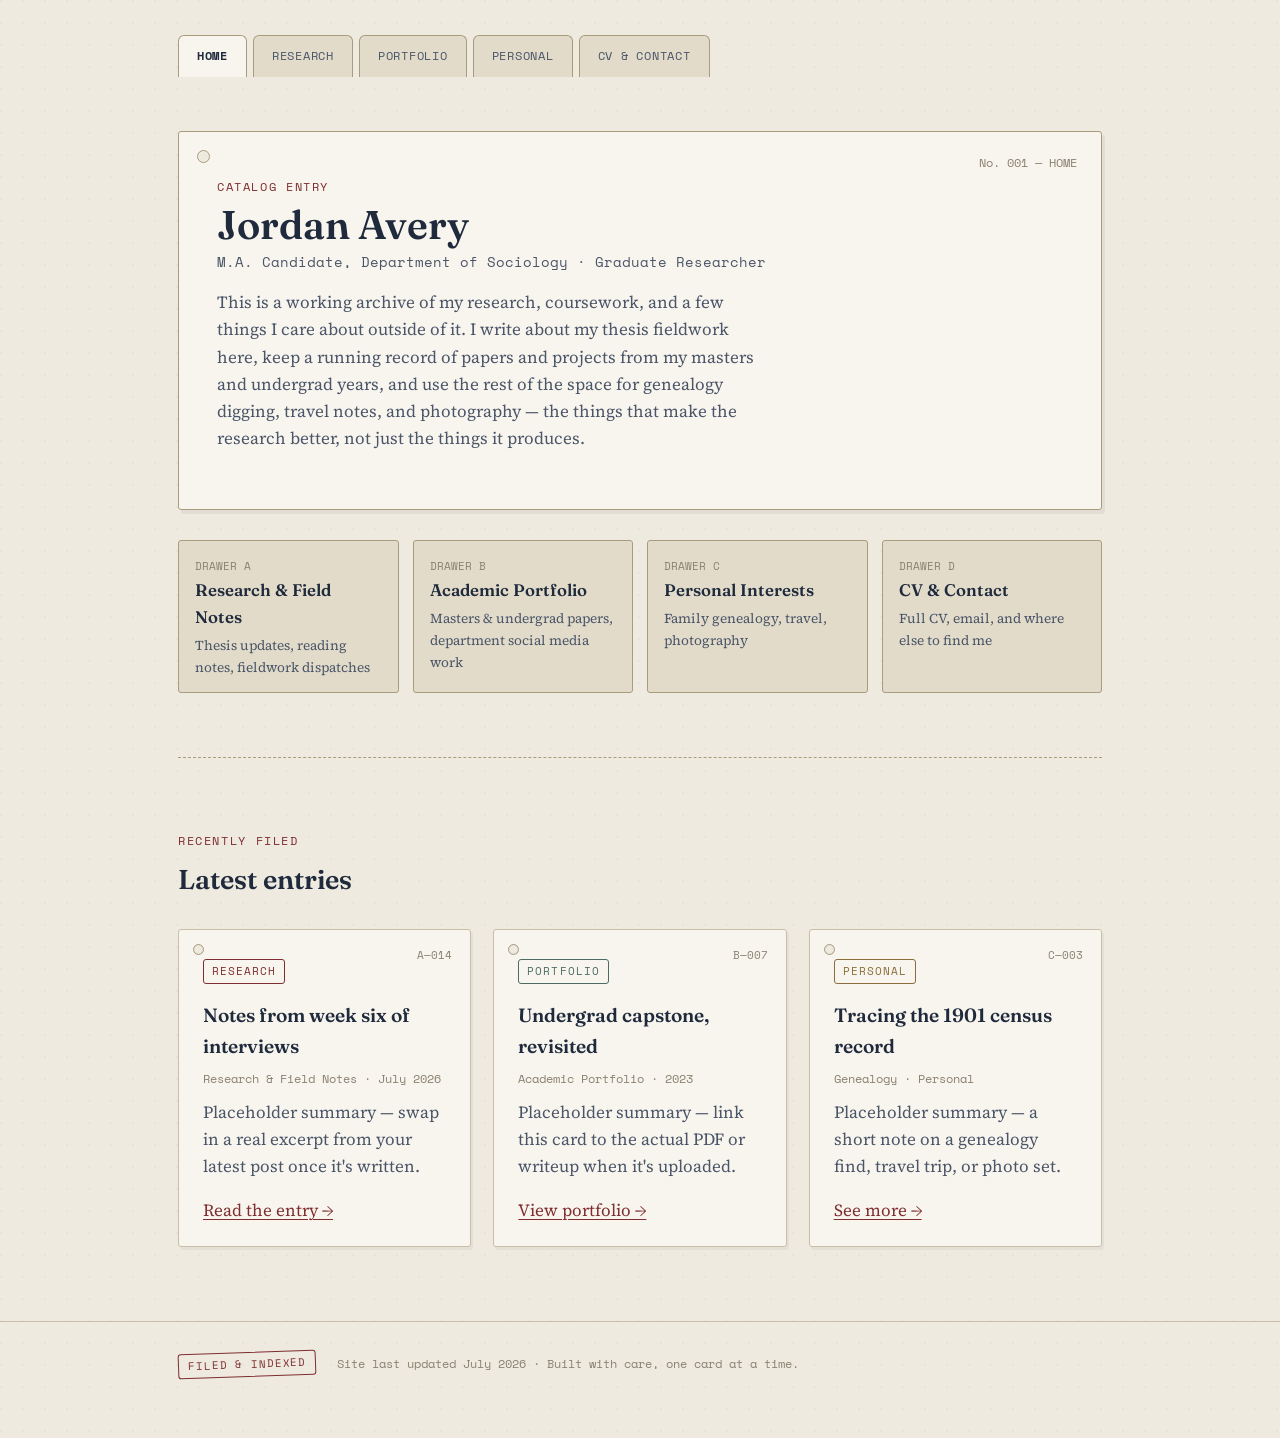
==== index.html @ 10ad2c2f "Add files via upload" ====
<!DOCTYPE html>
<html lang="en">
<head>
<meta charset="UTF-8">
<meta name="viewport" content="width=device-width, initial-scale=1.0">
<title>Jordan Avery — Research &amp; Field Notes</title>
<link rel="stylesheet" href="style.css">
</head>
<body>

<header class="site-header">
  <nav class="tabs">
    <a class="tab active" href="index.html">Home</a>
    <a class="tab" href="research.html">Research</a>
    <a class="tab" href="portfolio.html">Portfolio</a>
    <a class="tab" href="personal.html">Personal</a>
    <a class="tab" href="contact.html">CV &amp; Contact</a>
  </nav>
</header>

<div class="wrap">
  <section class="hero">
    <div class="hero-card">
      <div class="hero-index">No. 001 — HOME</div>
      <span class="eyebrow">Catalog Entry</span>
      <h1 class="hero-name">Jordan Avery</h1>
      <div class="hero-role">M.A. Candidate, Department of Sociology · Graduate Researcher</div>
      <p class="hero-bio">
        This is a working archive of my research, coursework, and a few things I care about
        outside of it. I write about my thesis fieldwork here, keep a running record of papers
        and projects from my masters and undergrad years, and use the rest of the space for
        genealogy digging, travel notes, and photography — the things that make the research
        better, not just the things it produces.
      </p>
    </div>

    <div class="drawers">
      <a class="drawer" href="research.html">
        <div class="num">DRAWER A</div>
        <div class="title">Research &amp; Field Notes</div>
        <div class="sub">Thesis updates, reading notes, fieldwork dispatches</div>
      </a>
      <a class="drawer" href="portfolio.html">
        <div class="num">DRAWER B</div>
        <div class="title">Academic Portfolio</div>
        <div class="sub">Masters &amp; undergrad papers, department social media work</div>
      </a>
      <a class="drawer" href="personal.html">
        <div class="num">DRAWER C</div>
        <div class="title">Personal Interests</div>
        <div class="sub">Family genealogy, travel, photography</div>
      </a>
      <a class="drawer" href="contact.html">
        <div class="num">DRAWER D</div>
        <div class="title">CV &amp; Contact</div>
        <div class="sub">Full CV, email, and where else to find me</div>
      </a>
    </div>
  </section>

  <hr class="thread-rule">

  <section class="tight">
    <div class="section-head">
      <span class="eyebrow">Recently Filed</span>
      <h2>Latest entries</h2>
    </div>
    <div class="card-grid">
      <div class="card">
        <div class="card-index">A—014</div>
        <span class="card-tag research">Research</span>
        <h3>Notes from week six of interviews</h3>
        <div class="meta">Research &amp; Field Notes · July 2026</div>
        <p>Placeholder summary — swap in a real excerpt from your latest post once it's written.</p>
        <a href="research.html">Read the entry →</a>
      </div>
      <div class="card">
        <div class="card-index">B—007</div>
        <span class="card-tag portfolio">Portfolio</span>
        <h3>Undergrad capstone, revisited</h3>
        <div class="meta">Academic Portfolio · 2023</div>
        <p>Placeholder summary — link this card to the actual PDF or writeup when it's uploaded.</p>
        <a href="portfolio.html">View portfolio →</a>
      </div>
      <div class="card">
        <div class="card-index">C—003</div>
        <span class="card-tag personal">Personal</span>
        <h3>Tracing the 1901 census record</h3>
        <div class="meta">Genealogy · Personal</div>
        <p>Placeholder summary — a short note on a genealogy find, travel trip, or photo set.</p>
        <a href="personal.html">See more →</a>
      </div>
    </div>
  </section>
</div>

<footer>
  <div class="wrap">
    <span class="stamp">Filed &amp; Indexed</span>
    &nbsp; Site last updated July 2026 · Built with care, one card at a time.
  </div>
</footer>

</body>
</html>
---- style.css ----
/* ============================================================
   ARCHIVE — a card-catalog design system for a research site
   ============================================================ */

@import url('https://fonts.googleapis.com/css2?family=Fraunces:ital,opsz,wght@0,9..144,400;0,9..144,500;0,9..144,600;1,9..144,500&family=Source+Serif+4:ital,wght@0,400;0,500;0,600;1,400&family=Space+Mono:wght@400;700&display=swap');

:root {
  --paper: #efeae0;
  --paper-light: #f8f5ee;
  --paper-dark: #e2dbc9;
  --ink: #1f2a3c;
  --ink-soft: #4a5568;
  --thread: #a63d40;
  --thread-dark: #7e2e30;
  --patina: #4c6b63;
  --muted: #8a8171;
  --card-border: #c9bfa8;
  --card-border-strong: #a89c7d;

  --font-display: 'Fraunces', serif;
  --font-body: 'Source Serif 4', Georgia, serif;
  --font-mono: 'Space Mono', monospace;
}

* { box-sizing: border-box; }

html { scroll-behavior: smooth; }

body {
  margin: 0;
  background: var(--paper);
  color: var(--ink);
  font-family: var(--font-body);
  font-size: 17px;
  line-height: 1.6;
  background-image:
    radial-gradient(circle at 1px 1px, rgba(31,42,60,0.035) 1px, transparent 0);
  background-size: 22px 22px;
}

a { color: var(--thread-dark); text-decoration-thickness: 1px; text-underline-offset: 3px; }
a:hover { color: var(--thread); }

h1, h2, h3, h4 { font-family: var(--font-display); color: var(--ink); margin: 0 0 0.4em; font-weight: 600; }
h1 { font-size: 2.6rem; line-height: 1.08; }
h2 { font-size: 1.7rem; }
h3 { font-size: 1.2rem; }

p { margin: 0 0 1em; color: var(--ink-soft); }

.eyebrow {
  font-family: var(--font-mono);
  font-size: 0.72rem;
  letter-spacing: 0.14em;
  text-transform: uppercase;
  color: var(--thread-dark);
  display: inline-block;
  margin-bottom: 0.6em;
}

.wrap { max-width: 980px; margin: 0 auto; padding: 0 28px; }

/* ---------- Folder-tab navigation ---------- */

.site-header { padding-top: 34px; }

.tabs {
  display: flex;
  gap: 6px;
  max-width: 980px;
  margin: 0 auto;
  padding: 0 28px;
  overflow-x: auto;
}

.tab {
  font-family: var(--font-mono);
  font-size: 0.78rem;
  letter-spacing: 0.06em;
  text-transform: uppercase;
  text-decoration: none;
  color: var(--ink-soft);
  background: var(--paper-dark);
  border: 1px solid var(--card-border-strong);
  border-bottom: none;
  padding: 10px 18px 12px;
  border-radius: 6px 6px 0 0;
  position: relative;
  top: 1px;
  white-space: nowrap;
}

.tab.active {
  background: var(--paper-light);
  color: var(--ink);
  font-weight: 700;
  border-color: var(--card-border-strong);
}

.tab:hover:not(.active) { background: #d8d0ba; color: var(--ink); }

.header-panel {
  background: var(--paper-light);
  border: 1px solid var(--card-border-strong);
  border-radius: 0 8px 8px 8px;
}

/* ---------- Index card component (signature element) ---------- */

.card {
  background: var(--paper-light);
  border: 1px solid var(--card-border);
  border-radius: 3px;
  padding: 26px 24px 22px;
  position: relative;
  box-shadow: 2px 3px 0 rgba(31,42,60,0.05);
}

.card::before {
  content: '';
  position: absolute;
  top: 14px; left: 14px;
  width: 9px; height: 9px;
  border-radius: 50%;
  background: var(--paper);
  border: 1px solid var(--card-border-strong);
  box-shadow: inset 0 0 0 1px rgba(0,0,0,0.04);
}

.card-index {
  font-family: var(--font-mono);
  font-size: 0.7rem;
  color: var(--muted);
  position: absolute;
  top: 16px; right: 18px;
}

.card-tag {
  display: inline-block;
  font-family: var(--font-mono);
  font-size: 0.66rem;
  letter-spacing: 0.1em;
  text-transform: uppercase;
  padding: 3px 8px;
  border: 1px solid currentColor;
  border-radius: 3px;
  margin-bottom: 10px;
}
.card-tag.research { color: var(--thread-dark); }
.card-tag.portfolio { color: var(--patina); }
.card-tag.personal { color: #8a6d3b; }

.card h3 { margin-top: 6px; }
.card .meta { font-family: var(--font-mono); font-size: 0.75rem; color: var(--muted); margin-bottom: 10px; }

.card-grid {
  display: grid;
  grid-template-columns: repeat(auto-fit, minmax(260px, 1fr));
  gap: 22px;
  margin: 28px 0 10px;
}

/* thread connector between hero and grid */
.thread-rule {
  border: none;
  border-top: 1px dashed var(--card-border-strong);
  margin: 44px 0;
}

/* ---------- Hero ---------- */

.hero { padding: 54px 0 20px; }

.hero-card {
  background: var(--paper-light);
  border: 1px solid var(--card-border-strong);
  border-radius: 3px;
  padding: 40px 38px;
  position: relative;
  box-shadow: 3px 4px 0 rgba(31,42,60,0.06);
}

.hero-card::before {
  content: '';
  position: absolute;
  top: 18px; left: 18px;
  width: 11px; height: 11px;
  border-radius: 50%;
  background: var(--paper);
  border: 1px solid var(--card-border-strong);
}

.hero-index {
  font-family: var(--font-mono);
  font-size: 0.72rem;
  color: var(--muted);
  position: absolute;
  top: 22px; right: 24px;
}

.hero-name { font-size: 2.5rem; margin-bottom: 0.15em; }
.hero-role { font-family: var(--font-mono); font-size: 0.85rem; color: var(--ink-soft); margin-bottom: 1.1em; }
.hero-bio { max-width: 60ch; }

/* drawer links row */
.drawers {
  display: grid;
  grid-template-columns: repeat(auto-fit, minmax(200px, 1fr));
  gap: 14px;
  margin-top: 30px;
}

.drawer {
  display: block;
  text-decoration: none;
  background: var(--paper-dark);
  border: 1px solid var(--card-border-strong);
  border-radius: 3px;
  padding: 16px 16px 14px;
  transition: transform 0.12s ease, background 0.12s ease;
}
.drawer:hover { transform: translateY(-2px); background: #e6dfc8; }

.drawer .num { font-family: var(--font-mono); font-size: 0.7rem; color: var(--muted); }
.drawer .title { font-family: var(--font-display); font-weight: 600; font-size: 1.05rem; color: var(--ink); margin-top: 2px; }
.drawer .sub { font-size: 0.85rem; color: var(--ink-soft); margin-top: 4px; }

/* ---------- Photo / gallery placeholders ---------- */

.contact-sheet {
  display: grid;
  grid-template-columns: repeat(auto-fit, minmax(150px, 1fr));
  gap: 10px;
  margin: 18px 0 6px;
}

.frame {
  aspect-ratio: 4/5;
  border: 1px solid var(--card-border-strong);
  border-radius: 2px;
  display: flex;
  align-items: center;
  justify-content: center;
  font-family: var(--font-mono);
  font-size: 0.68rem;
  color: var(--paper-light);
  text-align: center;
  padding: 8px;
}

/* ---------- Sections / footer ---------- */

section { padding: 46px 0; }
section.tight { padding: 24px 0; }

.section-head { margin-bottom: 26px; }

footer {
  border-top: 1px solid var(--card-border);
  margin-top: 40px;
  padding: 30px 0 60px;
  font-family: var(--font-mono);
  font-size: 0.78rem;
  color: var(--muted);
}

.stamp {
  display: inline-block;
  border: 1.5px solid var(--thread-dark);
  color: var(--thread-dark);
  font-family: var(--font-mono);
  font-size: 0.68rem;
  letter-spacing: 0.08em;
  text-transform: uppercase;
  padding: 3px 9px;
  border-radius: 3px;
  transform: rotate(-2deg);
}

@media (max-width: 640px) {
  .hero-card { padding: 28px 22px; }
  .hero-name { font-size: 1.9rem; }
  h1 { font-size: 2rem; }
}

@media (prefers-reduced-motion: reduce) {
  html { scroll-behavior: auto; }
  .drawer { transition: none; }
}

/* focus visibility */
a:focus-visible, .tab:focus-visible { outline: 2px solid var(--thread); outline-offset: 2px; }
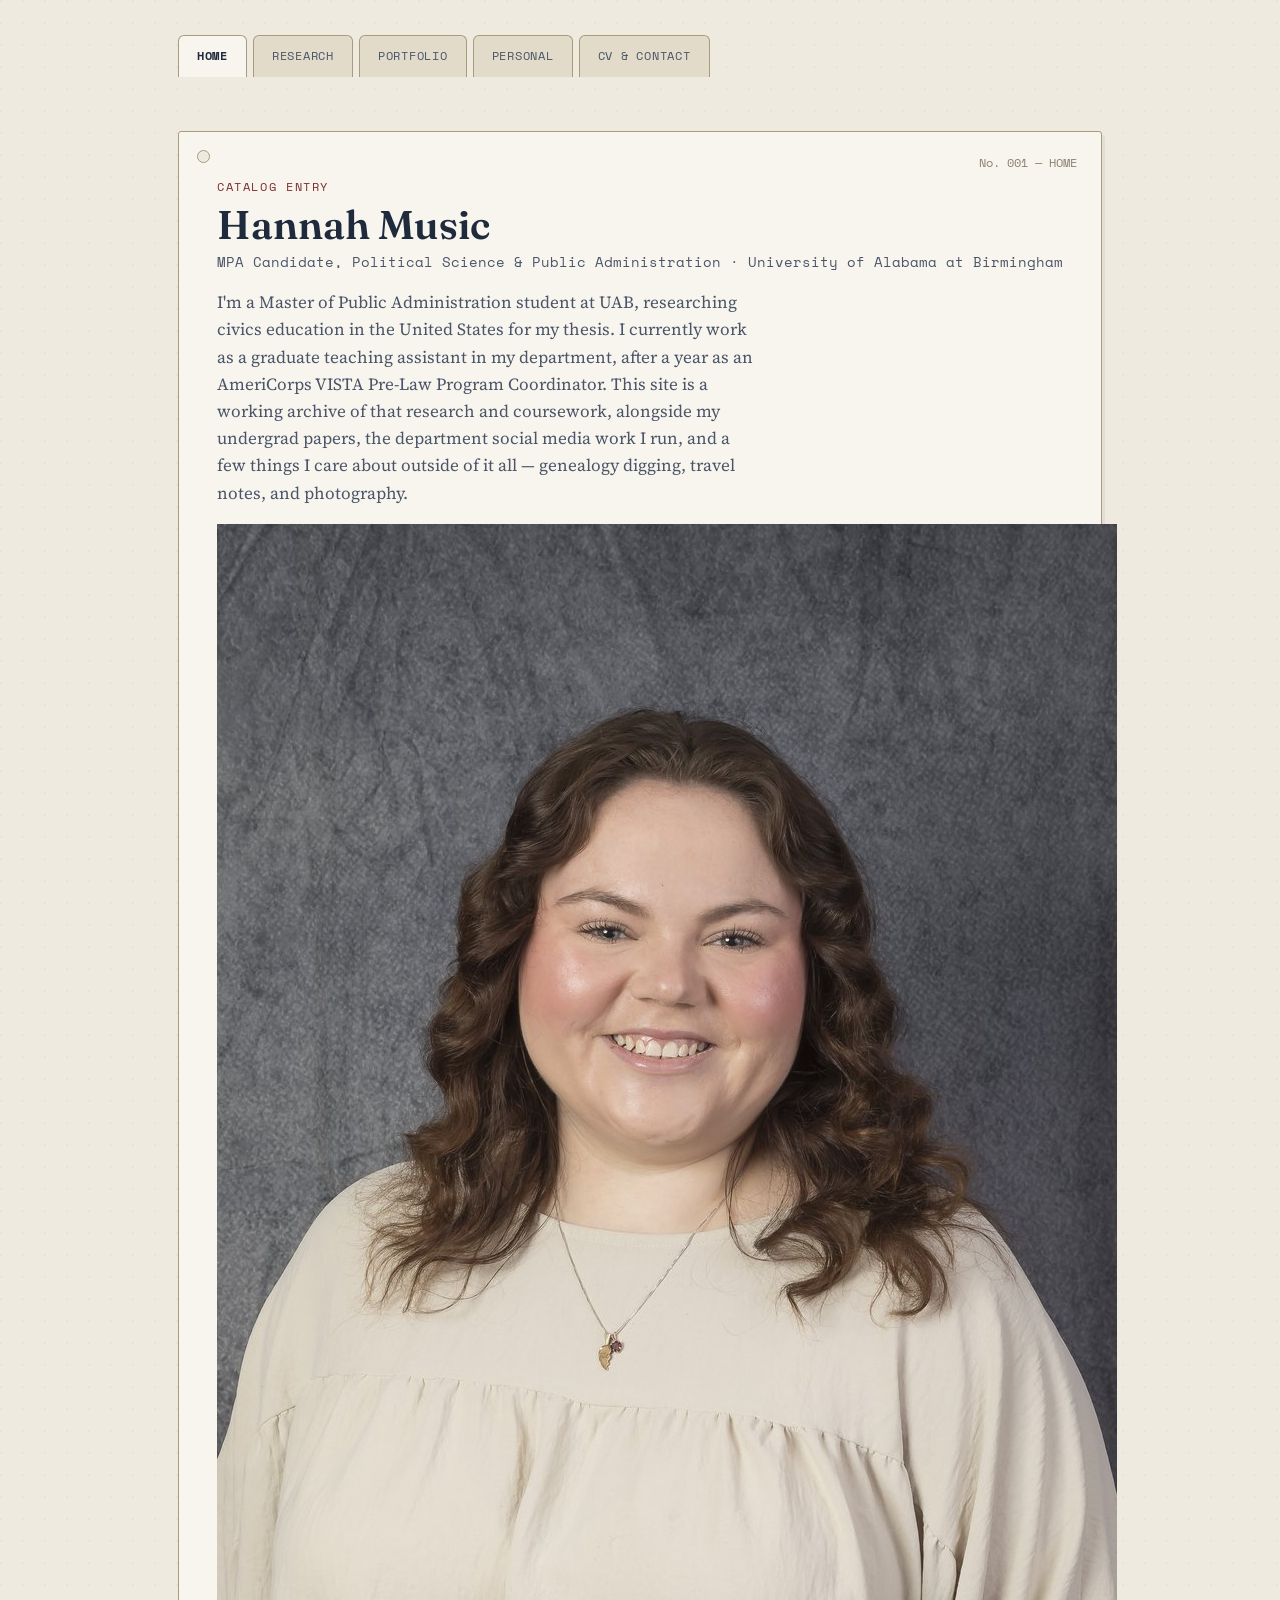
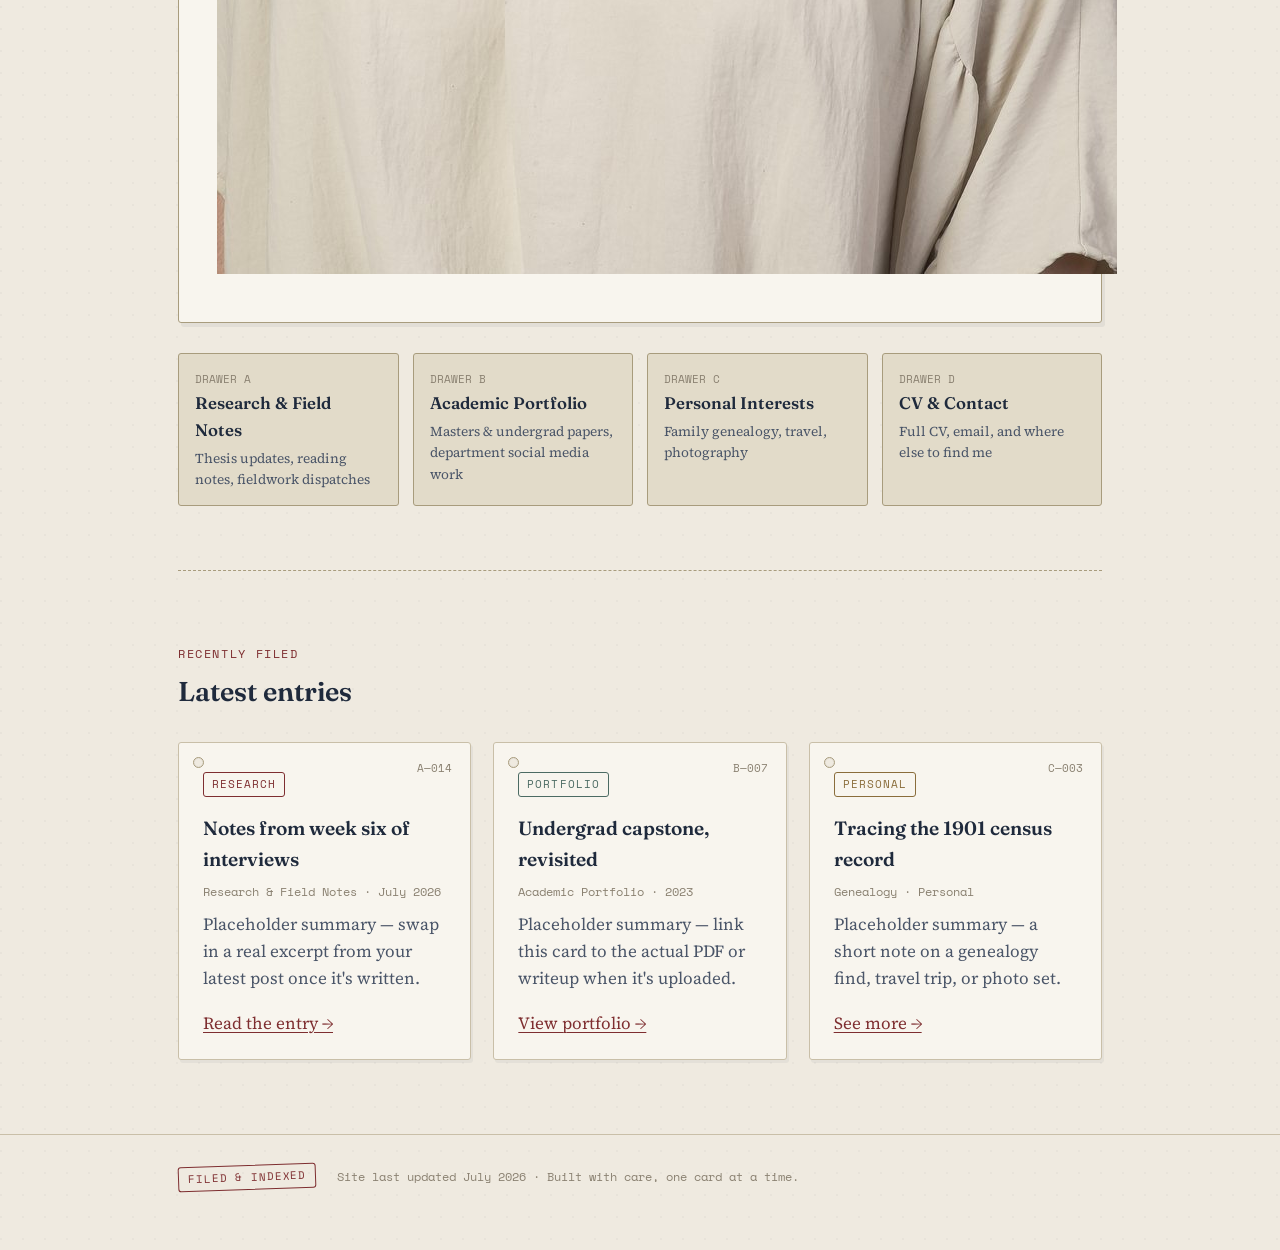
==== commit 90e6898e: "Rename index (1).html to index.html" ====
--- a/index.html
+++ b/index.html
@@ -3,7 +3,7 @@
 <head>
 <meta charset="UTF-8">
 <meta name="viewport" content="width=device-width, initial-scale=1.0">
-<title>Jordan Avery — Research &amp; Field Notes</title>
+<title>Hannah Music — Research &amp; Field Notes</title>
 <link rel="stylesheet" href="style.css">
 </head>
 <body>
@@ -20,18 +20,24 @@
 
 <div class="wrap">
   <section class="hero">
-    <div class="hero-card">
+    <div class="hero-card hero-card-split">
       <div class="hero-index">No. 001 — HOME</div>
-      <span class="eyebrow">Catalog Entry</span>
-      <h1 class="hero-name">Jordan Avery</h1>
-      <div class="hero-role">M.A. Candidate, Department of Sociology · Graduate Researcher</div>
-      <p class="hero-bio">
-        This is a working archive of my research, coursework, and a few things I care about
-        outside of it. I write about my thesis fieldwork here, keep a running record of papers
-        and projects from my masters and undergrad years, and use the rest of the space for
-        genealogy digging, travel notes, and photography — the things that make the research
-        better, not just the things it produces.
-      </p>
+      <div class="hero-text">
+        <span class="eyebrow">Catalog Entry</span>
+        <h1 class="hero-name">Hannah Music</h1>
+        <div class="hero-role">MPA Candidate, Political Science &amp; Public Administration · University of Alabama at Birmingham</div>
+        <p class="hero-bio">
+          I'm a Master of Public Administration student at UAB, researching civics education in the
+          United States for my thesis. I currently work as a graduate teaching assistant in my
+          department, after a year as an AmeriCorps VISTA Pre-Law Program Coordinator. This site is
+          a working archive of that research and coursework, alongside my undergrad papers, the
+          department social media work I run, and a few things I care about outside of it all —
+          genealogy digging, travel notes, and photography.
+        </p>
+      </div>
+      <div class="hero-photo">
+        <img src="hannah-portrait.jpg" alt="Portrait of Hannah Music">
+      </div>
     </div>
 
     <div class="drawers">
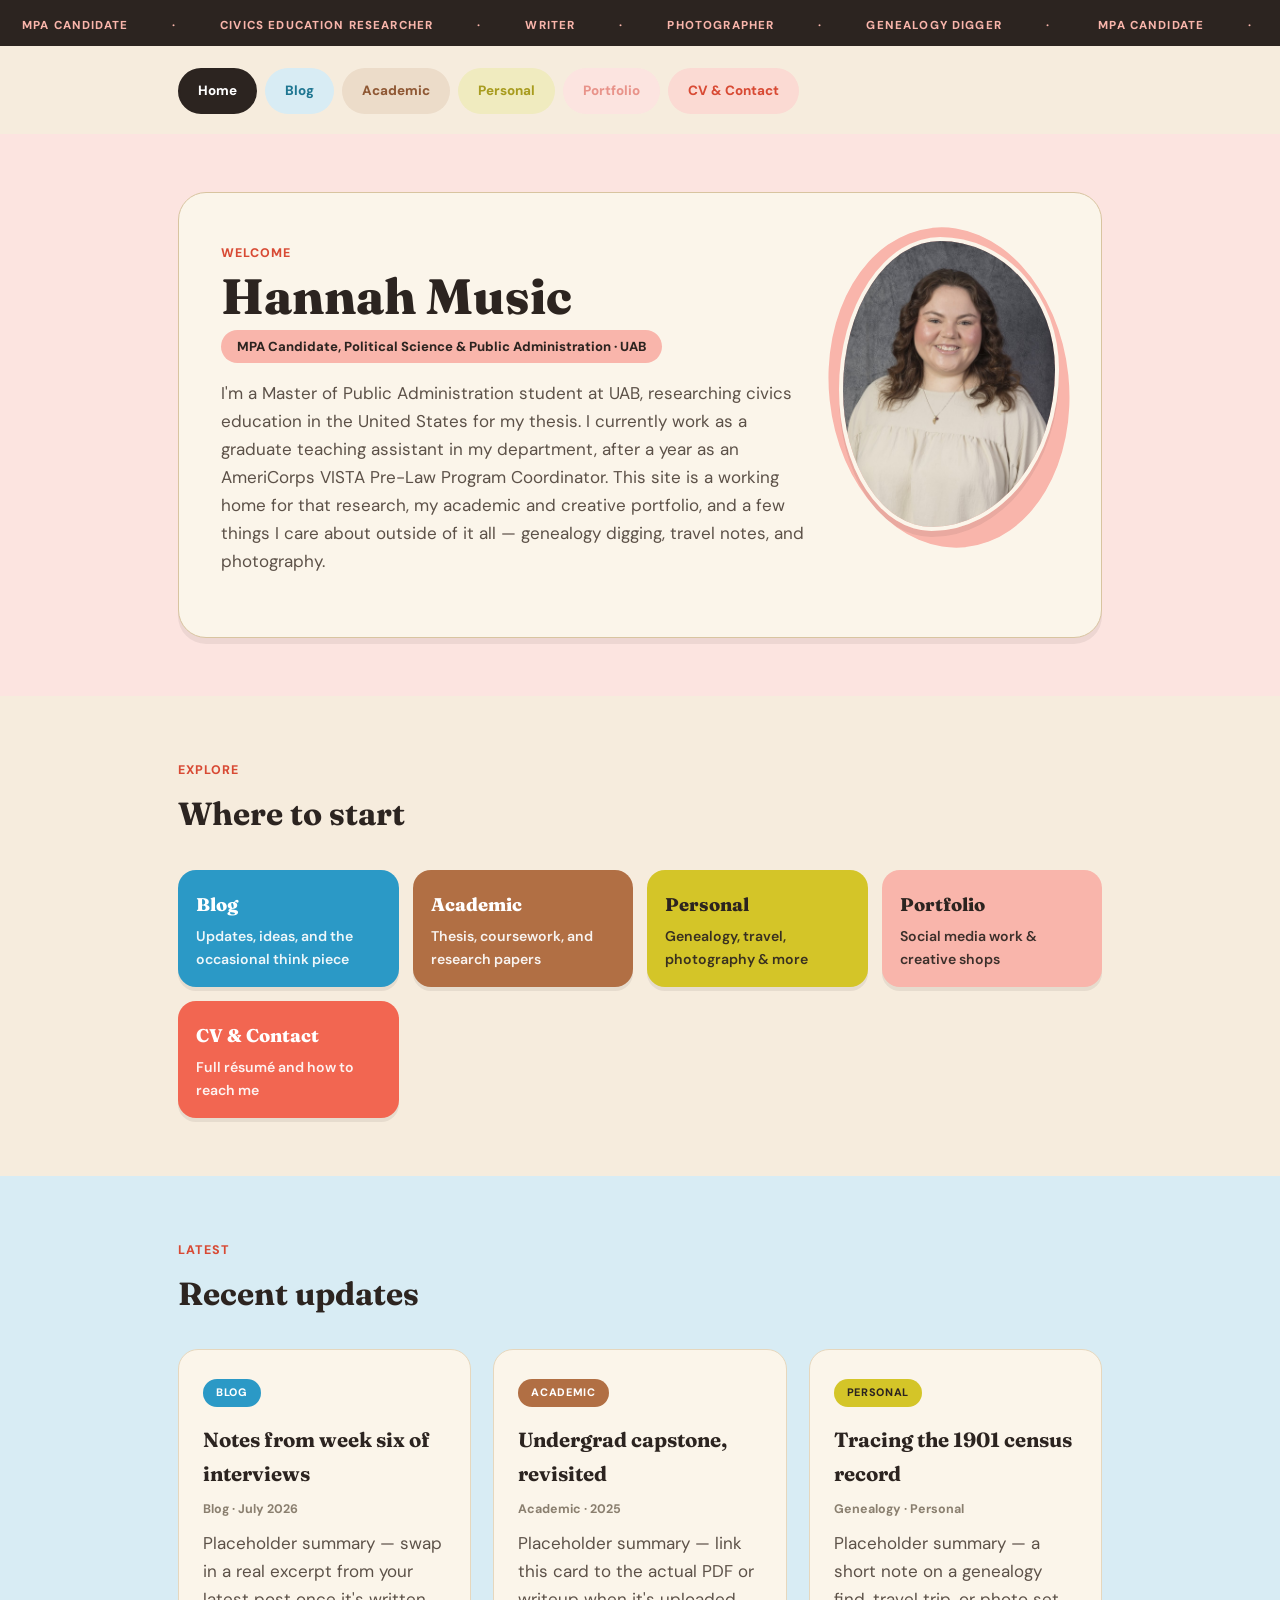
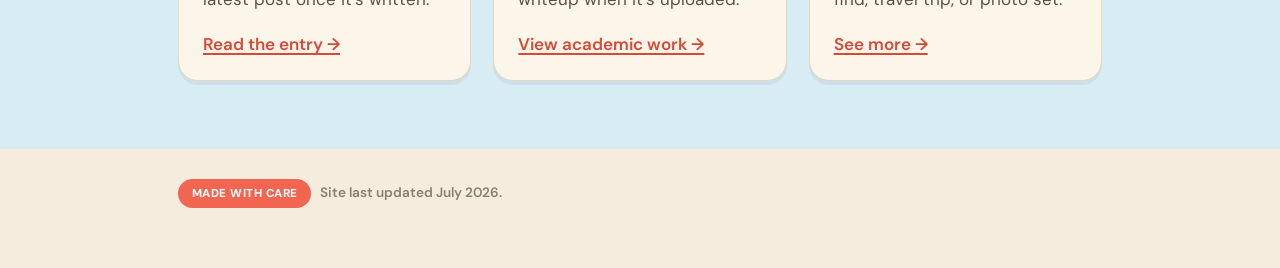
==== commit f3d15b9b: "Add files via upload" ====
--- a/index.html
+++ b/index.html
@@ -3,93 +3,100 @@
 <head>
 <meta charset="UTF-8">
 <meta name="viewport" content="width=device-width, initial-scale=1.0">
-<title>Hannah Music — Research &amp; Field Notes</title>
+<title>Hannah Music — Home</title>
 <link rel="stylesheet" href="style.css">
 </head>
 <body>
 
+<div class="ticker">
+  <div class="ticker-track">
+    <span>MPA CANDIDATE</span><span>·</span><span>CIVICS EDUCATION RESEARCHER</span><span>·</span><span>WRITER</span><span>·</span><span>PHOTOGRAPHER</span><span>·</span><span>GENEALOGY DIGGER</span><span>·</span>
+    <span>MPA CANDIDATE</span><span>·</span><span>CIVICS EDUCATION RESEARCHER</span><span>·</span><span>WRITER</span><span>·</span><span>PHOTOGRAPHER</span><span>·</span><span>GENEALOGY DIGGER</span><span>·</span>
+  </div>
+</div>
+
 <header class="site-header">
   <nav class="tabs">
     <a class="tab active" href="index.html">Home</a>
-    <a class="tab" href="research.html">Research</a>
+    <a class="tab" href="blog.html">Blog</a>
+    <a class="tab" href="academic.html">Academic</a>
+    <a class="tab" href="personal.html">Personal</a>
     <a class="tab" href="portfolio.html">Portfolio</a>
-    <a class="tab" href="personal.html">Personal</a>
     <a class="tab" href="contact.html">CV &amp; Contact</a>
   </nav>
 </header>
 
-<div class="wrap">
-  <section class="hero">
+<div class="block block-pink">
+  <div class="wrap">
     <div class="hero-card hero-card-split">
-      <div class="hero-index">No. 001 — HOME</div>
       <div class="hero-text">
-        <span class="eyebrow">Catalog Entry</span>
+        <span class="eyebrow">Welcome</span>
         <h1 class="hero-name">Hannah Music</h1>
-        <div class="hero-role">MPA Candidate, Political Science &amp; Public Administration · University of Alabama at Birmingham</div>
+        <div class="hero-role">MPA Candidate, Political Science &amp; Public Administration · UAB</div>
         <p class="hero-bio">
           I'm a Master of Public Administration student at UAB, researching civics education in the
           United States for my thesis. I currently work as a graduate teaching assistant in my
           department, after a year as an AmeriCorps VISTA Pre-Law Program Coordinator. This site is
-          a working archive of that research and coursework, alongside my undergrad papers, the
-          department social media work I run, and a few things I care about outside of it all —
-          genealogy digging, travel notes, and photography.
+          a working home for that research, my academic and creative portfolio, and a few things I
+          care about outside of it all — genealogy digging, travel notes, and photography.
         </p>
       </div>
       <div class="hero-photo">
         <img src="hannah-portrait.jpg" alt="Portrait of Hannah Music">
       </div>
     </div>
+  </div>
+</div>
 
+<div class="block block-cream">
+  <div class="wrap">
+    <span class="eyebrow">Explore</span>
+    <h2>Where to start</h2>
     <div class="drawers">
-      <a class="drawer" href="research.html">
-        <div class="num">DRAWER A</div>
-        <div class="title">Research &amp; Field Notes</div>
-        <div class="sub">Thesis updates, reading notes, fieldwork dispatches</div>
+      <a class="drawer" href="blog.html">
+        <div class="title">Blog</div>
+        <div class="sub">Updates, ideas, and the occasional think piece</div>
+      </a>
+      <a class="drawer" href="academic.html">
+        <div class="title">Academic</div>
+        <div class="sub">Thesis, coursework, and research papers</div>
+      </a>
+      <a class="drawer" href="personal.html">
+        <div class="title">Personal</div>
+        <div class="sub">Genealogy, travel, photography &amp; more</div>
       </a>
       <a class="drawer" href="portfolio.html">
-        <div class="num">DRAWER B</div>
-        <div class="title">Academic Portfolio</div>
-        <div class="sub">Masters &amp; undergrad papers, department social media work</div>
-      </a>
-      <a class="drawer" href="personal.html">
-        <div class="num">DRAWER C</div>
-        <div class="title">Personal Interests</div>
-        <div class="sub">Family genealogy, travel, photography</div>
+        <div class="title">Portfolio</div>
+        <div class="sub">Social media work &amp; creative shops</div>
       </a>
       <a class="drawer" href="contact.html">
-        <div class="num">DRAWER D</div>
         <div class="title">CV &amp; Contact</div>
-        <div class="sub">Full CV, email, and where else to find me</div>
+        <div class="sub">Full résumé and how to reach me</div>
       </a>
     </div>
-  </section>
+  </div>
+</div>
 
-  <hr class="thread-rule">
-
-  <section class="tight">
-    <div class="section-head">
-      <span class="eyebrow">Recently Filed</span>
-      <h2>Latest entries</h2>
-    </div>
+<div class="block block-blue">
+  <div class="wrap">
+    <span class="eyebrow">Latest</span>
+    <h2>Recent updates</h2>
     <div class="card-grid">
       <div class="card">
-        <div class="card-index">A—014</div>
-        <span class="card-tag research">Research</span>
+        <span class="card-tag research">Blog</span>
         <h3>Notes from week six of interviews</h3>
-        <div class="meta">Research &amp; Field Notes · July 2026</div>
+        <div class="meta">Blog · July 2026</div>
         <p>Placeholder summary — swap in a real excerpt from your latest post once it's written.</p>
-        <a href="research.html">Read the entry →</a>
+        <a href="blog.html">Read the entry →</a>
       </div>
       <div class="card">
-        <div class="card-index">B—007</div>
-        <span class="card-tag portfolio">Portfolio</span>
+        <span class="card-tag portfolio">Academic</span>
         <h3>Undergrad capstone, revisited</h3>
-        <div class="meta">Academic Portfolio · 2023</div>
+        <div class="meta">Academic · 2025</div>
         <p>Placeholder summary — link this card to the actual PDF or writeup when it's uploaded.</p>
-        <a href="portfolio.html">View portfolio →</a>
+        <a href="academic.html">View academic work →</a>
       </div>
       <div class="card">
-        <div class="card-index">C—003</div>
         <span class="card-tag personal">Personal</span>
         <h3>Tracing the 1901 census record</h3>
         <div class="meta">Genealogy · Personal</div>
@@ -97,13 +104,13 @@
         <a href="personal.html">See more →</a>
       </div>
     </div>
-  </section>
+  </div>
 </div>
 
 <footer>
   <div class="wrap">
-    <span class="stamp">Filed &amp; Indexed</span>
-    &nbsp; Site last updated July 2026 · Built with care, one card at a time.
+    <span class="stamp">Made with Care</span>
+    &nbsp; Site last updated July 2026.
   </div>
 </footer>
 
--- a/style.css
+++ b/style.css
@@ -1,29 +1,46 @@
 /* ============================================================
-   ARCHIVE — a card-catalog design system for a research site
+   WARM STUDIO — full-bleed color-block, collage-inspired system
    ============================================================ */
 
-@import url('https://fonts.googleapis.com/css2?family=Fraunces:ital,opsz,wght@0,9..144,400;0,9..144,500;0,9..144,600;1,9..144,500&family=Source+Serif+4:ital,wght@0,400;0,500;0,600;1,400&family=Space+Mono:wght@400;700&display=swap');
+@import url('https://fonts.googleapis.com/css2?family=Fraunces:ital,opsz,wght@0,9..144,400;0,9..144,500;0,9..144,600;0,9..144,700;0,9..144,800;1,9..144,500;1,9..144,600&family=DM+Sans:ital,wght@0,400;0,500;0,700;0,800;1,500&display=swap');
 
 :root {
-  --paper: #efeae0;
-  --paper-light: #f8f5ee;
-  --paper-dark: #e2dbc9;
-  --ink: #1f2a3c;
-  --ink-soft: #4a5568;
-  --thread: #a63d40;
-  --thread-dark: #7e2e30;
-  --patina: #4c6b63;
-  --muted: #8a8171;
-  --card-border: #c9bfa8;
-  --card-border-strong: #a89c7d;
+  --paper: #f6ecdd;
+  --paper-light: #fbf5ea;
+  --paper-dark: #efe0c8;
+  --ink: #2c2420;
+  --ink-soft: #5c5148;
+
+  --thread: #f26651;
+  --thread-dark: #d84a34;
+  --thread-tint: #fbdad3;
+
+  --soil: #b16f44;
+  --soil-dark: #8f5834;
+  --soil-tint: #ecdcc9;
+
+  --well: #2b99c6;
+  --well-dark: #1f7691;
+  --well-tint: #d8ecf4;
+
+  --soft: #f9b5ab;
+  --soft-dark: #e8938a;
+  --soft-tint: #fce4e0;
+
+  --onion: #d4c528;
+  --onion-dark: #a89c1f;
+  --onion-tint: #f0ebbf;
+
+  --muted: #8a7f6f;
+  --card-border: #e6d7bd;
+  --card-border-strong: #d8c4a0;
 
   --font-display: 'Fraunces', serif;
-  --font-body: 'Source Serif 4', Georgia, serif;
-  --font-mono: 'Space Mono', monospace;
+  --font-body: 'DM Sans', sans-serif;
+  --font-label: 'DM Sans', sans-serif;
 }
 
 * { box-sizing: border-box; }
-
 html { scroll-behavior: smooth; }
 
 body {
@@ -32,26 +49,24 @@
   color: var(--ink);
   font-family: var(--font-body);
   font-size: 17px;
-  line-height: 1.6;
-  background-image:
-    radial-gradient(circle at 1px 1px, rgba(31,42,60,0.035) 1px, transparent 0);
-  background-size: 22px 22px;
-}
-
-a { color: var(--thread-dark); text-decoration-thickness: 1px; text-underline-offset: 3px; }
+  line-height: 1.65;
+}
+
+a { color: var(--thread-dark); text-decoration-thickness: 1.5px; text-underline-offset: 3px; font-weight: 600; }
 a:hover { color: var(--thread); }
 
-h1, h2, h3, h4 { font-family: var(--font-display); color: var(--ink); margin: 0 0 0.4em; font-weight: 600; }
-h1 { font-size: 2.6rem; line-height: 1.08; }
-h2 { font-size: 1.7rem; }
-h3 { font-size: 1.2rem; }
+h1, h2, h3, h4 { font-family: var(--font-display); color: var(--ink); margin: 0 0 0.4em; font-weight: 700; }
+h1 { font-size: 3rem; line-height: 1.03; }
+h2 { font-size: 2rem; }
+h3 { font-size: 1.28rem; }
 
 p { margin: 0 0 1em; color: var(--ink-soft); }
 
 .eyebrow {
-  font-family: var(--font-mono);
-  font-size: 0.72rem;
-  letter-spacing: 0.14em;
+  font-family: var(--font-label);
+  font-size: 0.78rem;
+  font-weight: 800;
+  letter-spacing: 0.08em;
   text-transform: uppercase;
   color: var(--thread-dark);
   display: inline-block;
@@ -60,98 +75,120 @@
 
 .wrap { max-width: 980px; margin: 0 auto; padding: 0 28px; }
 
-/* ---------- Folder-tab navigation ---------- */
-
-.site-header { padding-top: 34px; }
+/* ---------- Marquee ticker ---------- */
+
+.ticker {
+  background: var(--ink);
+  color: var(--paper-light);
+  overflow: hidden;
+  white-space: nowrap;
+  padding: 9px 0;
+}
+.ticker-track {
+  display: inline-block;
+  font-family: var(--font-label);
+  font-size: 0.72rem;
+  font-weight: 800;
+  letter-spacing: 0.1em;
+  text-transform: uppercase;
+  animation: ticker-scroll 28s linear infinite;
+}
+.ticker-track span { margin: 0 22px; color: var(--soft); }
+@keyframes ticker-scroll {
+  from { transform: translateX(0); }
+  to { transform: translateX(-50%); }
+}
+
+/* ---------- Nav: individually colored pills ---------- */
+
+.site-header { padding: 22px 0 0; background: var(--paper); }
 
 .tabs {
   display: flex;
-  gap: 6px;
+  gap: 8px;
   max-width: 980px;
   margin: 0 auto;
-  padding: 0 28px;
+  padding: 0 28px 20px;
   overflow-x: auto;
 }
 
 .tab {
-  font-family: var(--font-mono);
-  font-size: 0.78rem;
+  font-family: var(--font-label);
+  font-size: 0.84rem;
+  font-weight: 800;
+  text-decoration: none;
+  padding: 10px 18px;
+  border-radius: 999px;
+  white-space: nowrap;
+  border: 2px solid transparent;
+  transition: transform 0.15s ease, box-shadow 0.15s ease;
+}
+.tab:hover { transform: translateY(-2px); }
+
+.tab:nth-child(1) { background: var(--paper-light); color: var(--ink); border-color: var(--card-border-strong); }
+.tab:nth-child(1).active { background: var(--ink); color: #fff; border-color: var(--ink); }
+
+.tab:nth-child(2) { background: var(--well-tint); color: var(--well-dark); }
+.tab:nth-child(2).active { background: var(--well); color: #fff; }
+
+.tab:nth-child(3) { background: var(--soil-tint); color: var(--soil-dark); }
+.tab:nth-child(3).active { background: var(--soil); color: #fff; }
+
+.tab:nth-child(4) { background: var(--onion-tint); color: var(--onion-dark); }
+.tab:nth-child(4).active { background: var(--onion); color: var(--ink); }
+
+.tab:nth-child(5) { background: var(--soft-tint); color: var(--soft-dark); }
+.tab:nth-child(5).active { background: var(--soft); color: var(--ink); }
+
+.tab:nth-child(6) { background: var(--thread-tint); color: var(--thread-dark); }
+.tab:nth-child(6).active { background: var(--thread); color: #fff; }
+
+/* ---------- Full-bleed color blocks ---------- */
+
+.block { width: 100%; padding: 58px 0; }
+.block-cream { background: var(--paper); }
+.block-paper-light { background: var(--paper-light); }
+.block-pink { background: var(--soft-tint); }
+.block-blue { background: var(--well-tint); }
+.block-olive { background: var(--onion-tint); }
+.block-soil { background: var(--soil-tint); }
+.block.tight { padding: 34px 0; }
+
+/* ---------- Card component ---------- */
+
+.card {
+  background: var(--paper-light);
+  border: 1.5px solid var(--card-border);
+  border-radius: 20px;
+  padding: 26px 24px 22px;
+  position: relative;
+  box-shadow: 0 4px 0 rgba(44,36,32,0.06);
+  transition: transform 0.15s ease, box-shadow 0.15s ease;
+}
+.card:hover { transform: translateY(-3px); box-shadow: 0 8px 0 rgba(44,36,32,0.07); }
+.card-index, .hero-index { display: none; }
+
+.card-tag {
+  display: inline-block;
+  font-family: var(--font-label);
+  font-size: 0.68rem;
+  font-weight: 800;
   letter-spacing: 0.06em;
   text-transform: uppercase;
-  text-decoration: none;
-  color: var(--ink-soft);
-  background: var(--paper-dark);
-  border: 1px solid var(--card-border-strong);
-  border-bottom: none;
-  padding: 10px 18px 12px;
-  border-radius: 6px 6px 0 0;
-  position: relative;
-  top: 1px;
-  white-space: nowrap;
-}
-
-.tab.active {
-  background: var(--paper-light);
-  color: var(--ink);
-  font-weight: 700;
-  border-color: var(--card-border-strong);
-}
-
-.tab:hover:not(.active) { background: #d8d0ba; color: var(--ink); }
-
-.header-panel {
-  background: var(--paper-light);
-  border: 1px solid var(--card-border-strong);
-  border-radius: 0 8px 8px 8px;
-}
-
-/* ---------- Index card component (signature element) ---------- */
-
-.card {
-  background: var(--paper-light);
-  border: 1px solid var(--card-border);
-  border-radius: 3px;
-  padding: 26px 24px 22px;
-  position: relative;
-  box-shadow: 2px 3px 0 rgba(31,42,60,0.05);
-}
-
-.card::before {
-  content: '';
-  position: absolute;
-  top: 14px; left: 14px;
-  width: 9px; height: 9px;
-  border-radius: 50%;
-  background: var(--paper);
-  border: 1px solid var(--card-border-strong);
-  box-shadow: inset 0 0 0 1px rgba(0,0,0,0.04);
-}
-
-.card-index {
-  font-family: var(--font-mono);
-  font-size: 0.7rem;
-  color: var(--muted);
-  position: absolute;
-  top: 16px; right: 18px;
-}
-
-.card-tag {
-  display: inline-block;
-  font-family: var(--font-mono);
-  font-size: 0.66rem;
-  letter-spacing: 0.1em;
-  text-transform: uppercase;
-  padding: 3px 8px;
-  border: 1px solid currentColor;
-  border-radius: 3px;
-  margin-bottom: 10px;
-}
-.card-tag.research { color: var(--thread-dark); }
-.card-tag.portfolio { color: var(--patina); }
-.card-tag.personal { color: #8a6d3b; }
-
-.card h3 { margin-top: 6px; }
-.card .meta { font-family: var(--font-mono); font-size: 0.75rem; color: var(--muted); margin-bottom: 10px; }
+  padding: 5px 13px;
+  border-radius: 999px;
+  margin-bottom: 12px;
+}
+.card-tag.research { background: var(--well); color: #fff; }
+.card-tag.portfolio { background: var(--soil); color: #fff; }
+.card-tag.personal { background: var(--onion); color: var(--ink); }
+.card-tag.genealogy { background: var(--soil); color: #fff; }
+.card-tag.travel { background: var(--well); color: #fff; }
+.card-tag.photography { background: var(--thread); color: #fff; }
+.card-tag.shop { background: var(--soft); color: var(--ink); }
+
+.card h3 { margin-top: 4px; }
+.card .meta { font-family: var(--font-label); font-size: 0.78rem; font-weight: 700; color: var(--muted); margin-bottom: 10px; }
 
 .card-grid {
   display: grid;
@@ -160,133 +197,173 @@
   margin: 28px 0 10px;
 }
 
-/* thread connector between hero and grid */
 .thread-rule {
   border: none;
-  border-top: 1px dashed var(--card-border-strong);
-  margin: 44px 0;
+  height: 8px;
+  margin: 0;
+  background-image: radial-gradient(circle, var(--thread) 3px, transparent 3px),
+                     radial-gradient(circle, var(--well) 3px, transparent 3px),
+                     radial-gradient(circle, var(--onion) 3px, transparent 3px);
+  background-size: 28px 8px, 28px 8px, 28px 8px;
+  background-position: 0 0, 9px 0, 18px 0;
+  background-repeat: repeat-x;
+  opacity: 0.7;
 }
 
 /* ---------- Hero ---------- */
-
-.hero { padding: 54px 0 20px; }
 
 .hero-card {
   background: var(--paper-light);
-  border: 1px solid var(--card-border-strong);
-  border-radius: 3px;
-  padding: 40px 38px;
+  border: 1.5px solid var(--card-border-strong);
+  border-radius: 28px;
+  padding: 44px 42px;
   position: relative;
-  box-shadow: 3px 4px 0 rgba(31,42,60,0.06);
-}
-
-.hero-card::before {
+  box-shadow: 0 6px 0 rgba(44,36,32,0.07);
+}
+
+.hero-name { font-size: 3.1rem; margin-bottom: 0.15em; font-weight: 800; }
+
+.hero-role {
+  display: inline-block;
+  font-family: var(--font-label);
+  font-size: 0.82rem;
+  font-weight: 800;
+  color: var(--ink);
+  background: var(--soft);
+  padding: 6px 16px;
+  border-radius: 999px;
+  margin-bottom: 1.2em;
+}
+
+.hero-bio { max-width: 60ch; }
+
+.hero-card-split {
+  display: grid;
+  grid-template-columns: 1fr 220px;
+  gap: 32px;
+  align-items: start;
+}
+
+.hero-photo { position: relative; }
+.hero-photo::before {
   content: '';
   position: absolute;
-  top: 18px; left: 18px;
-  width: 11px; height: 11px;
+  inset: -10px;
+  background: var(--soft);
   border-radius: 50%;
-  background: var(--paper);
-  border: 1px solid var(--card-border-strong);
-}
-
-.hero-index {
-  font-family: var(--font-mono);
-  font-size: 0.72rem;
-  color: var(--muted);
-  position: absolute;
-  top: 22px; right: 24px;
-}
-
-.hero-name { font-size: 2.5rem; margin-bottom: 0.15em; }
-.hero-role { font-family: var(--font-mono); font-size: 0.85rem; color: var(--ink-soft); margin-bottom: 1.1em; }
-.hero-bio { max-width: 60ch; }
-
-/* drawer links row */
+  z-index: 0;
+  transform: rotate(-6deg);
+}
+.hero-photo img {
+  position: relative;
+  z-index: 1;
+  width: 100%;
+  aspect-ratio: 3/4;
+  object-fit: cover;
+  border-radius: 46% 54% 58% 42% / 52% 45% 55% 48%;
+  border: 4px solid var(--paper-light);
+  box-shadow: 0 6px 0 rgba(44,36,32,0.08);
+}
+
+/* section links -> color-block buttons */
 .drawers {
   display: grid;
-  grid-template-columns: repeat(auto-fit, minmax(200px, 1fr));
+  grid-template-columns: repeat(auto-fit, minmax(190px, 1fr));
   gap: 14px;
   margin-top: 30px;
 }
-
 .drawer {
   display: block;
   text-decoration: none;
-  background: var(--paper-dark);
-  border: 1px solid var(--card-border-strong);
-  border-radius: 3px;
-  padding: 16px 16px 14px;
-  transition: transform 0.12s ease, background 0.12s ease;
-}
-.drawer:hover { transform: translateY(-2px); background: #e6dfc8; }
-
-.drawer .num { font-family: var(--font-mono); font-size: 0.7rem; color: var(--muted); }
-.drawer .title { font-family: var(--font-display); font-weight: 600; font-size: 1.05rem; color: var(--ink); margin-top: 2px; }
-.drawer .sub { font-size: 0.85rem; color: var(--ink-soft); margin-top: 4px; }
-
-/* ---------- Photo / gallery placeholders ---------- */
+  border-radius: 18px;
+  padding: 18px 18px 16px;
+  transition: transform 0.15s ease, box-shadow 0.15s ease;
+  box-shadow: 0 4px 0 rgba(44,36,32,0.08);
+}
+.drawer:hover { transform: translateY(-3px) rotate(-1deg); box-shadow: 0 7px 0 rgba(44,36,32,0.1); }
+.drawer:nth-child(1) { background: var(--well); }
+.drawer:nth-child(2) { background: var(--soil); }
+.drawer:nth-child(3) { background: var(--onion); }
+.drawer:nth-child(4) { background: var(--soft); }
+.drawer:nth-child(5) { background: var(--thread); }
+.drawer .num { display: none; }
+.drawer:nth-child(1) .title, .drawer:nth-child(1) .sub { color: #fff; }
+.drawer:nth-child(2) .title, .drawer:nth-child(2) .sub { color: #fff; }
+.drawer:nth-child(3) .title, .drawer:nth-child(3) .sub { color: var(--ink); }
+.drawer:nth-child(4) .title, .drawer:nth-child(4) .sub { color: var(--ink); }
+.drawer:nth-child(5) .title, .drawer:nth-child(5) .sub { color: #fff; }
+.drawer .title { font-family: var(--font-display); font-weight: 800; font-size: 1.15rem; margin-top: 2px; }
+.drawer .sub { font-size: 0.88rem; margin-top: 4px; opacity: 0.92; }
+
+/* ---------- Collage-style photo frames ---------- */
 
 .contact-sheet {
   display: grid;
   grid-template-columns: repeat(auto-fit, minmax(150px, 1fr));
-  gap: 10px;
-  margin: 18px 0 6px;
-}
-
+  gap: 18px 14px;
+  margin: 22px 0 6px;
+}
 .frame {
   aspect-ratio: 4/5;
-  border: 1px solid var(--card-border-strong);
-  border-radius: 2px;
+  border-radius: 16px;
   display: flex;
   align-items: center;
   justify-content: center;
-  font-family: var(--font-mono);
-  font-size: 0.68rem;
-  color: var(--paper-light);
+  font-family: var(--font-label);
+  font-weight: 800;
+  font-size: 0.7rem;
+  color: rgba(255,255,255,0.9);
   text-align: center;
   padding: 8px;
-}
-
-/* ---------- Sections / footer ---------- */
-
-section { padding: 46px 0; }
-section.tight { padding: 24px 0; }
+  border: 5px solid var(--paper-light);
+  box-shadow: 0 5px 0 rgba(44,36,32,0.09);
+  transition: transform 0.2s ease;
+}
+.frame:hover { transform: scale(1.03) rotate(0deg) !important; }
+.frame:nth-child(6n+1) { transform: rotate(-3deg); }
+.frame:nth-child(6n+2) { transform: rotate(2deg); }
+.frame:nth-child(6n+3) { transform: rotate(-1deg); }
+.frame:nth-child(6n+4) { transform: rotate(3deg); }
+.frame:nth-child(6n+5) { transform: rotate(-2deg); }
+.frame:nth-child(6n+6) { transform: rotate(1deg); }
+
+/* ---------- Footer ---------- */
+
+footer {
+  padding: 30px 0 60px;
+  font-family: var(--font-label);
+  font-size: 0.85rem;
+  font-weight: 600;
+  color: var(--muted);
+}
+.stamp {
+  display: inline-block;
+  background: var(--thread);
+  color: #fff;
+  font-family: var(--font-label);
+  font-size: 0.72rem;
+  font-weight: 800;
+  letter-spacing: 0.04em;
+  text-transform: uppercase;
+  padding: 5px 14px;
+  border-radius: 999px;
+}
 
 .section-head { margin-bottom: 26px; }
 
-footer {
-  border-top: 1px solid var(--card-border);
-  margin-top: 40px;
-  padding: 30px 0 60px;
-  font-family: var(--font-mono);
-  font-size: 0.78rem;
-  color: var(--muted);
-}
-
-.stamp {
-  display: inline-block;
-  border: 1.5px solid var(--thread-dark);
-  color: var(--thread-dark);
-  font-family: var(--font-mono);
-  font-size: 0.68rem;
-  letter-spacing: 0.08em;
-  text-transform: uppercase;
-  padding: 3px 9px;
-  border-radius: 3px;
-  transform: rotate(-2deg);
-}
-
 @media (max-width: 640px) {
-  .hero-card { padding: 28px 22px; }
-  .hero-name { font-size: 1.9rem; }
-  h1 { font-size: 2rem; }
+  .hero-card { padding: 30px 24px; }
+  .hero-card-split { grid-template-columns: 1fr; }
+  .hero-photo { max-width: 220px; }
+  .hero-name { font-size: 2.2rem; }
+  h1 { font-size: 2.2rem; }
+  .block { padding: 40px 0; }
 }
 
 @media (prefers-reduced-motion: reduce) {
   html { scroll-behavior: auto; }
-  .drawer { transition: none; }
-}
-
-/* focus visibility */
+  .drawer, .card, .tab, .frame { transition: none; }
+  .ticker-track { animation: none; }
+}
+
 a:focus-visible, .tab:focus-visible { outline: 2px solid var(--thread); outline-offset: 2px; }
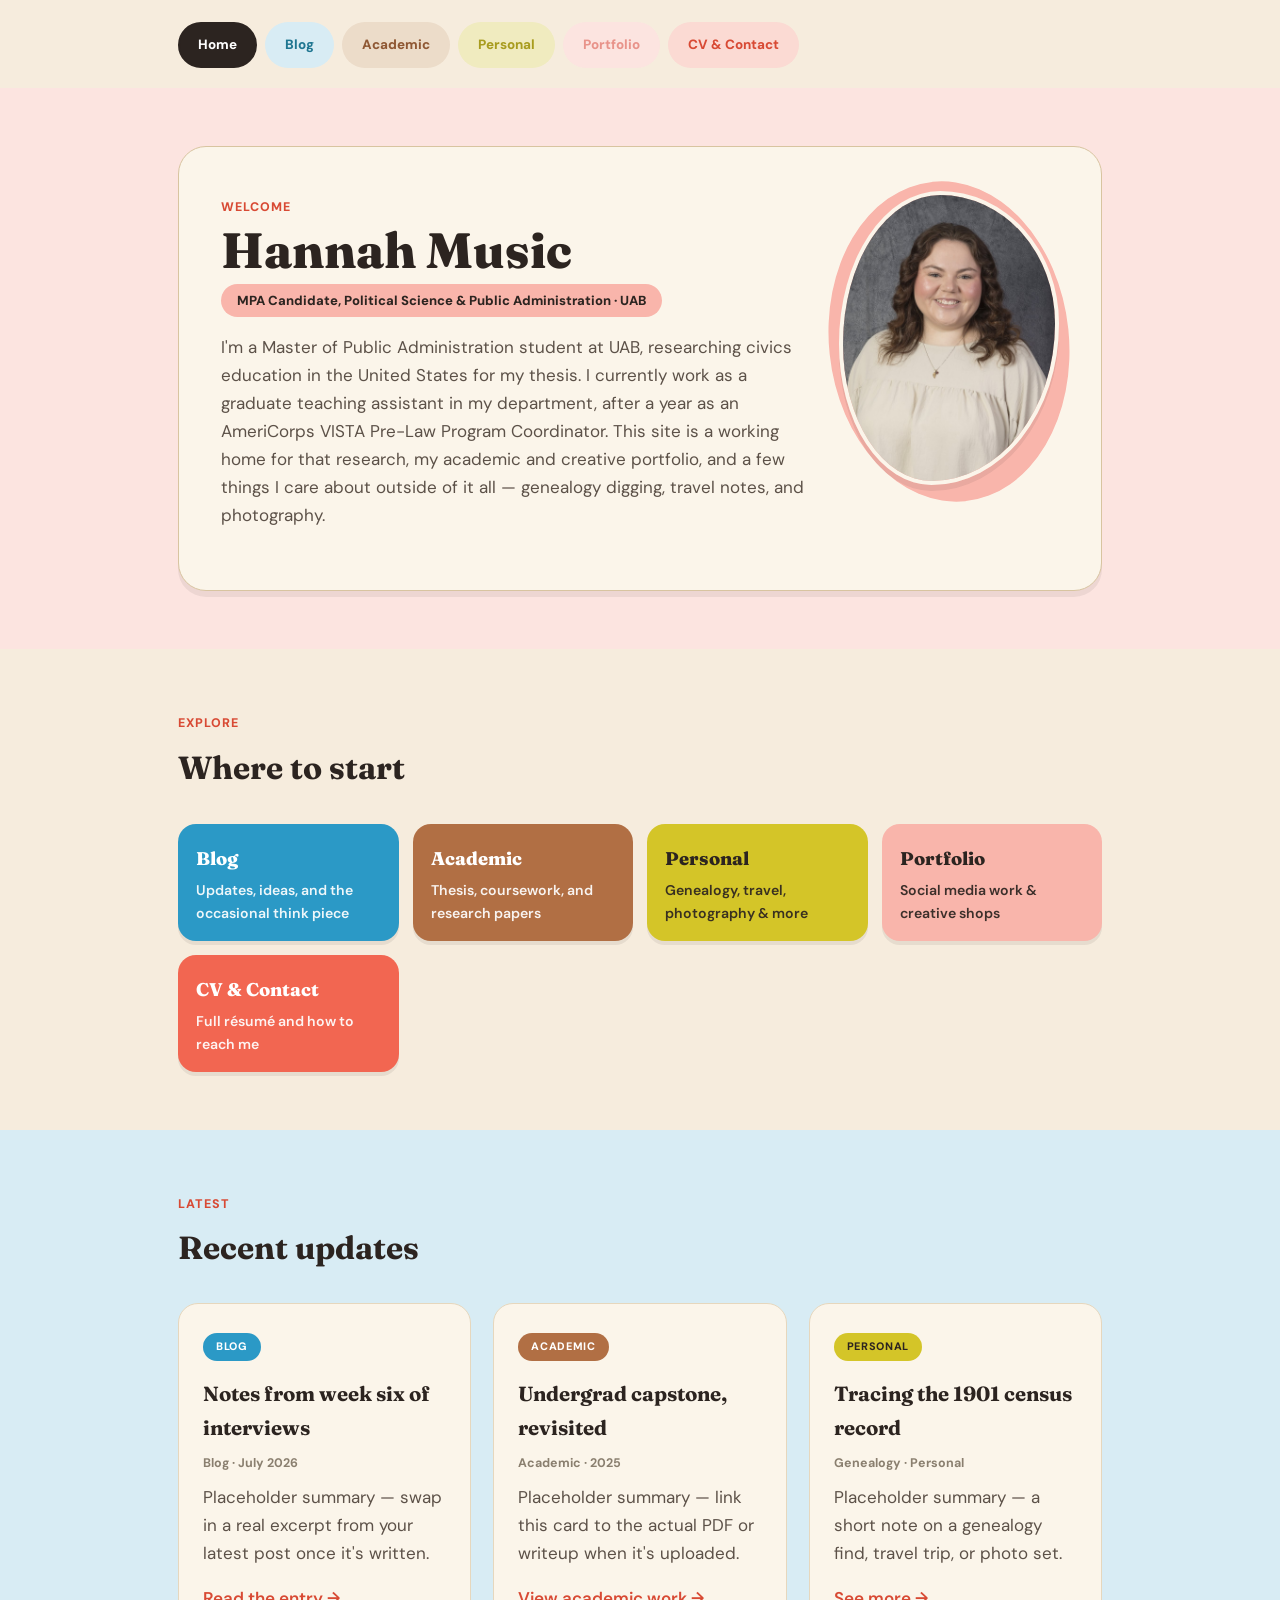
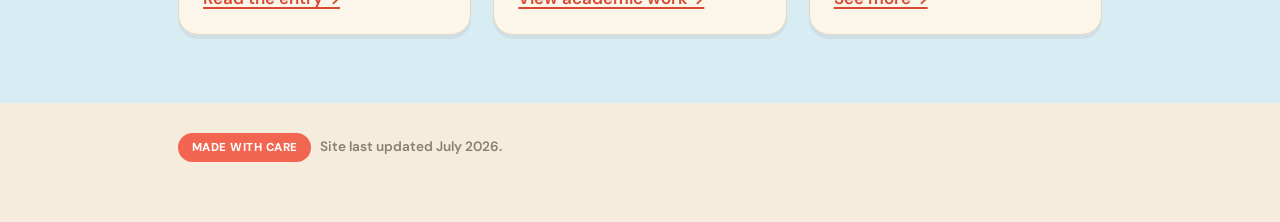
==== commit e3fe1c72: "Add files via upload" ====
--- a/index.html
+++ b/index.html
@@ -7,13 +7,6 @@
 <link rel="stylesheet" href="style.css">
 </head>
 <body>
-
-<div class="ticker">
-  <div class="ticker-track">
-    <span>MPA CANDIDATE</span><span>·</span><span>CIVICS EDUCATION RESEARCHER</span><span>·</span><span>WRITER</span><span>·</span><span>PHOTOGRAPHER</span><span>·</span><span>GENEALOGY DIGGER</span><span>·</span>
-    <span>MPA CANDIDATE</span><span>·</span><span>CIVICS EDUCATION RESEARCHER</span><span>·</span><span>WRITER</span><span>·</span><span>PHOTOGRAPHER</span><span>·</span><span>GENEALOGY DIGGER</span><span>·</span>
-  </div>
-</div>
 
 <header class="site-header">
   <nav class="tabs">
